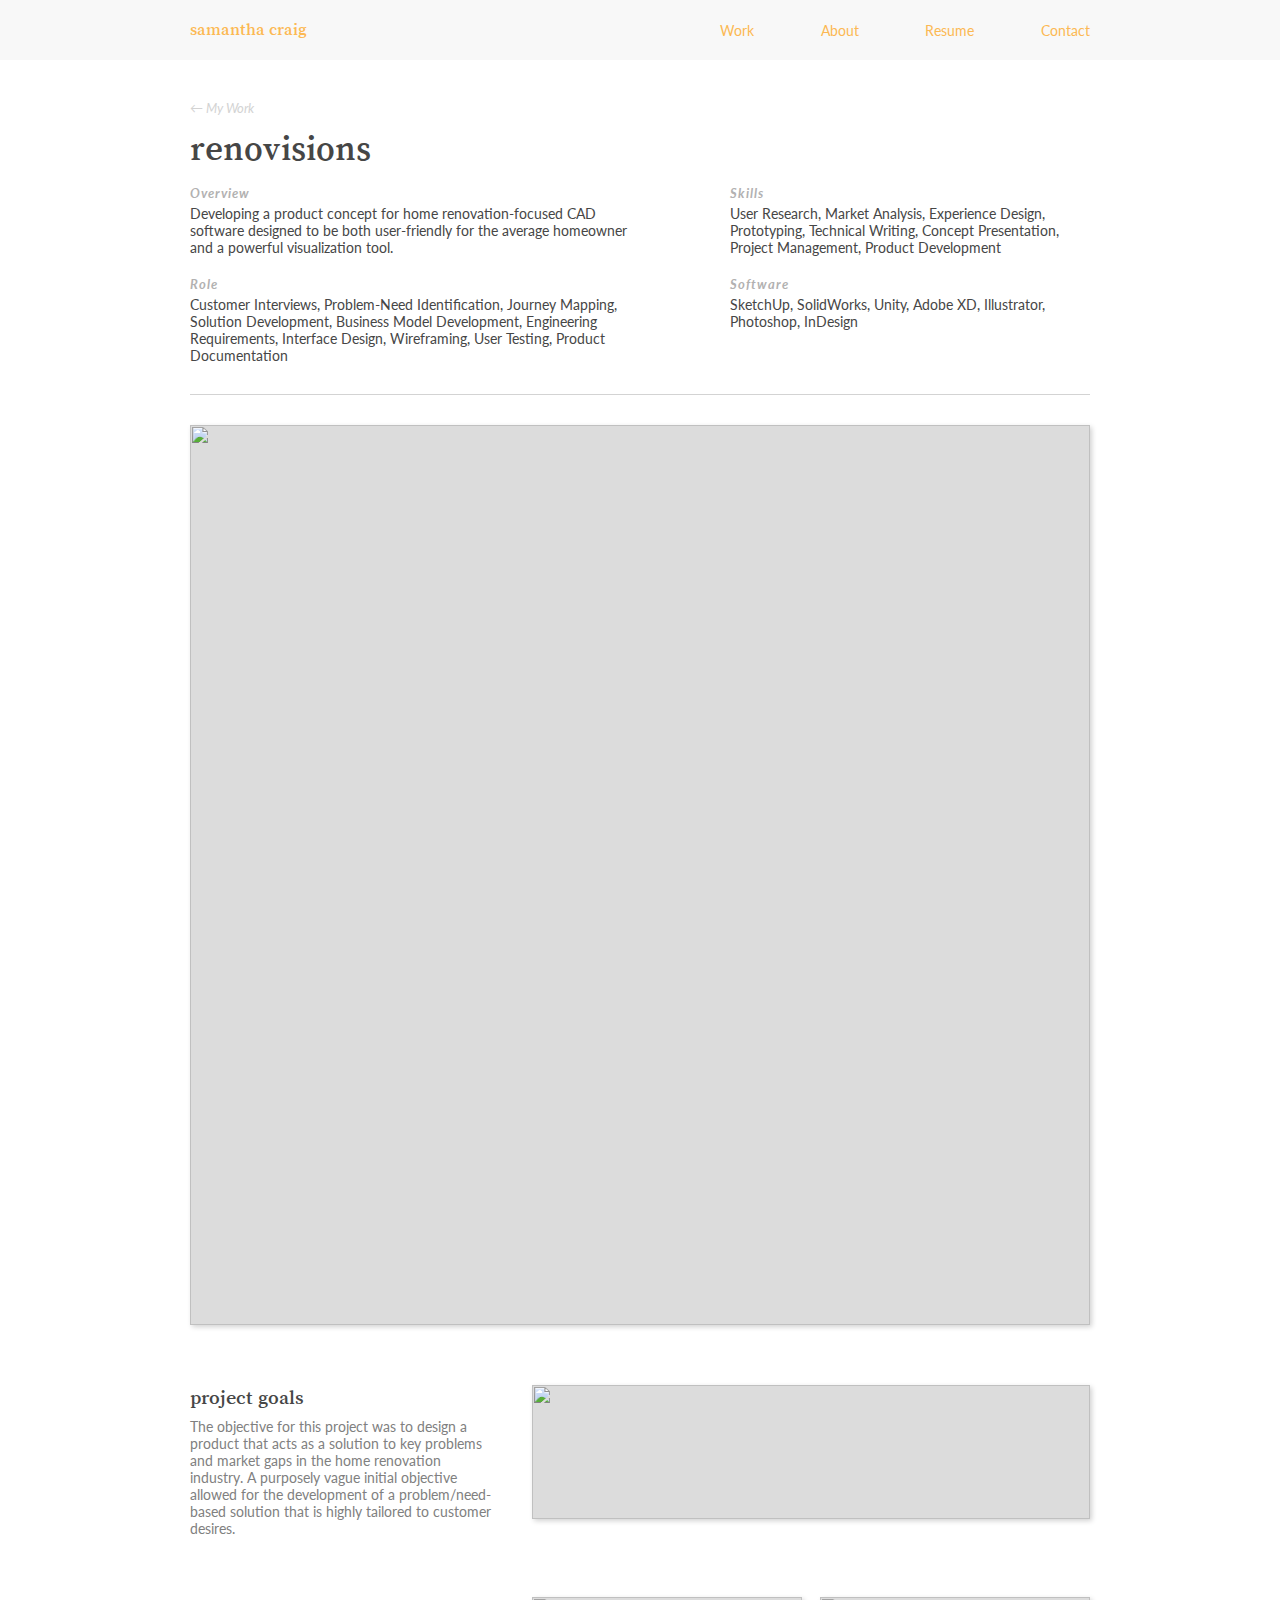
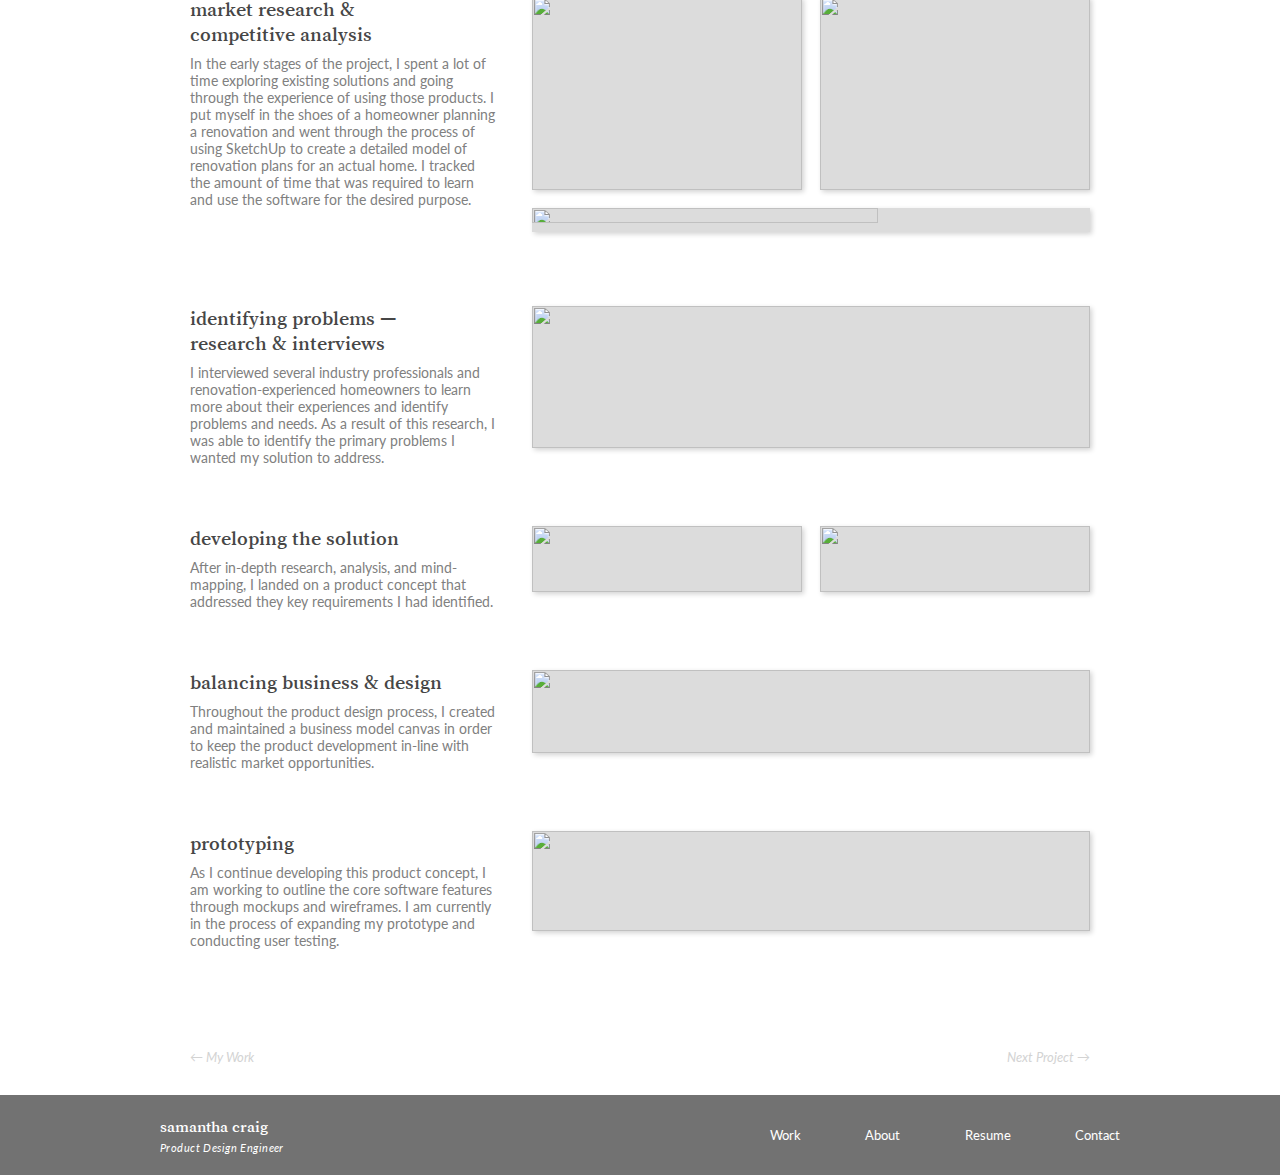
==== renovisions.html @ ea7d0c48 "Added yellow Samantha portfolio files via upload" ====
<html>

<head>
    
    <title>Samantha Craig | Renovisions</title>
    
    <link rel="stylesheet" href="renovisions.css">
    
    <link href="https://fonts.googleapis.com/css?family=Lato:300,300i,400,400i,700,700i,900,900i|Song+Myung" rel="stylesheet">
    
    <link rel="shortcut icon" href="images/s-icon-circle.ico">
    
</head>


<body>
    
    <header>
        
        <div id="header_contain">
            
            <a href="index.html"><h1>samantha craig</h1></a>
        
            <nav>
                <ul>
                    <li><a href="index.html">Work</a></li>
                    <li><a href="about.html">About</a></li>
                    <li><a href="samantha_craig_resume.pdf" target="_blank">Resume</a></li>
                    <li><a href="contact.html">Contact</a></li>
                </ul>
            </nav>
            
        </div> <!-- end cover container -->
        
    </header> <!-- end header -->
    
    <div id="main">
        
        <h5 id="return"><a href="index.html">&larr; My Work</a></h5>
        
        <section id="info">
            
            <h1>renovisions</h1>
            
            <section id="left_column">
            
                <h3>Overview</h3>
                <p>Developing a product concept for home renovation-focused CAD software designed to be both user-friendly for the average homeowner and a powerful visualization tool.</p>
                
                <h3>Role</h3>
                <p>Customer Interviews, Problem-Need Identification, Journey Mapping, Solution Development, Business Model Development, Engineering Requirements, Interface Design, Wireframing, User Testing, Product Documentation</p>
                
            </section> <!-- end left column -->
            
            <section id="right_column">
            
                <h3>Skills</h3>
                <p>User Research, Market Analysis, Experience Design, Prototyping, Technical Writing, Concept Presentation, Project Management, Product Development</p>
                
                <h3>Software</h3>
                <p>SketchUp, SolidWorks, Unity, Adobe XD, Illustrator, Photoshop, InDesign</p>
                
            </section> <!-- end right column -->
            
        </section> <!-- end info -->
        
        <hr>
        
        <section id="project">
            
            <div class="cover_img">
                <img src="images/sketchup-fireplace-cropped.png" id="living_room" class="project_img" />
            </div> <!----------- end cover image ----------->
            
            
            <article class="short_detail" id="step_1">
                
                <section class="caption">
                    
                    <h2>project goals</h2>

                    <p class="detail">The objective for this project was to design a product that acts as a solution to key problems and market gaps in the home renovation industry. A purposely vague initial objective allowed for the development of a problem/need-based solution that is highly tailored to customer desires.</p>
                    
                </section>
                
                <div class="medium_img" id="step_1_img">
                    <img src="images/drawn-floorplan-markup.png" class="project_img" />
                </div>
                
            </article> <!----------- end step 1 ----------->
            
            
            
            <article class="tall_detail" id="step_2">
                
                <section class="caption">
                
                    <h2>market research &amp; <br>competitive analysis</h2>

                    <p class="detail">In the early stages of the project, I spent a lot of time exploring existing solutions and going through the experience of using those products. I put myself in the shoes of a homeowner planning a renovation and went through the process of using SketchUp to create a detailed model of renovation plans for an actual home. I tracked the amount of time that was required to learn and use the software for the desired purpose.</p>
                
                </section> <!-- end caption -->
                
                
                <!-- side-by-side small images -->

                <div class="small_img small_img_left" id="step_2_left">
                    <img src="images/living-measure.jpg" class="project_img" />
                </div>
                    
                <div class="small_img" id="step_2_right">
                    <img src="images/living-measure.jpg" class="project_img" />
                </div>
                
                
                <!-- medium image stacked below -->
                
                <div class="row_2_contain">
                    <img src="images/sketchup-2d-floorplan-tilt.png" class="project_img medium_img_row_2" id="tilt-plan" />
                </div>
                
            </article> <!----------- end step 2 ----------->
            
            
            
            <article class="tall_detail" id="step_3">
                
                <section class="caption">
                
                    <h2>identifying problems —<br>research &amp; interviews</h2>

                    <p class="detail">I interviewed several industry professionals and renovation-experienced homeowners to learn more about their experiences and identify problems and needs. As a result of this research, I was able to identify the primary problems I wanted my solution to address.</p>
                
                </section> <!-- end caption -->
                
                <div class="medium_img" id="step_3_top">
                    <img src="images/renovisions-problems.png" class="project_img" />
                </div>
                
                
            </article> <!----------- end step 3 ----------->
            
            
            
            <article class="tall_detail" id="step_4">
                
                <section class="caption">
                
                    <h2>developing the solution</h2>

                    <p class="detail">After in-depth research, analysis, and mind-mapping, I landed on a product concept that addressed they key requirements I had identified.</p>
                    
                </section> <!-- end caption -->
                
                <!-- side-by-side small images -->

                <div class="small_img small_img_left" id="step_4_left">
                    <img src="images/renovisions-solution-sentence.png" class="project_img" />
                </div>
                    
                <div class="small_img" id="step_4_right">
                    <img src="images/renovisions-solution-slide.png" class="project_img" />
                </div>
                
            </article> <!----------- end step 4 ----------->
            
            
            
            <article class="tall_detail" id="step_5">
                
                <section class="caption">
                
                    <h2>balancing business &amp; design</h2>

                    <p class="detail">Throughout the product design process, I created and maintained a business model canvas in order to keep the product development in-line with realistic market opportunities.</p>
                    
                </section> <!-- end caption -->
                
                <div class="medium_img" id="step_5_img">
                    <img src="images/renovisions-bmc.png" class="project_img" />
                </div>
                
            </article> <!----------- end step 5 ----------->
            
            
            
            <article class="tall_detail" id="step_6">
                
                <section class="caption">
                
                    <h2>prototyping</h2>

                    <p class="detail">As I continue developing this product concept, I am working to outline the core software features through mockups and wireframes. I am currently in the process of expanding my prototype and conducting user testing.</p>
                    
                </section> <!-- end caption -->
                
                <div class="medium_img" id="step_6_img">
                    <img src="images/sketchup-3d-floorplan.png" class="project_img" />
                </div>
                
            </article> <!----------- end step 6 ----------->
            
            
            
        </section> <!-- end work section -->
        
        
        <section id="bottom_links">
        
            <h5 id="return_bottom"><a href="index.html">&larr; My Work</a></h5>
            
            <h5 id="return"><a href="passageway.html">Next Project &rarr;</a></h5>
            
        </section> <!-- end bottom links section -->
        
        
    </div> <!-- end main div -->
    
    
    <footer>
        
        <section id="footer_contain">
        
            <div id="headings">
                <h5>samantha craig</h5>
                <h6>Product Design Engineer</h6>
            </div>

            <nav>
                <ul>
                    <li><a href="index.html">Work</a></li>
                    <li><a href="about.html">About</a></li>
                    <li><a href="samantha_craig_resume.pdf" target="_blank">Resume</a></li>
                    <li><a href="contact.html">Contact</a></li>
                </ul>
            </nav>
            
        </section> <!-- end footer contain -->
        
    </footer>
    
</body>

</html>
---- renovisions.css ----
*{
    margin: 0px;
    padding: 0px;
}

body{
    font-family: 'Lato', sans-serif;
}

header{
    background-color: #F8F8F8;
    width: 100%;
    min-width: 750px;
    height: 60px;
}

#header_contain{
    width: 75%;
    min-width: 610px;
    max-width: 900px;
    height: 60px;
    margin-right: auto;
    margin-left: auto;
    display: flex;
    justify-content: space-between;
    align-items: center;
}

header h1{
    font-family: 'Song Myung', sans-serif;
    color: #fcb853;
    font-size: 17px;
    font-weight: 100;
    line-height: 60px;
}

header a{
    text-decoration: none;
    color: #fcb853;
}

nav{
    margin: 0px;
    width: 45%;
    min-width: 270px;
    max-width: 370px;
}

header nav ul{
    list-style-type: none;
    display: flex;
    justify-content: space-between;
}

header nav li{
    text-decoration: none;
    font-family: 'Lato', sans-serif;
    color: #fcb853;
    font-size: 14px;
}

header nav a:link{
    text-decoration: none;
    color: #fcb853;
}

header nav a:visited{
    text-decoration: none;
    color: #fcb853;
}

header nav a:hover{
    text-decoration: none;
    color: #464646;
}

header nav a:active{
    text-decoration: none;
    color: #464646;
}




#main{
    width: 75%;
    min-width: 750px;
    max-width: 900px;
    margin-left: auto;
    margin-right: auto;
    margin-top: 40px;
}

#return{
    font-family: 'Lato', sans-serif;
    font-weight: 400;
    font-style: italic;
    color: lightgrey;
    margin-bottom: 10px;
}

#return a{
    text-decoration: none;
    color: lightgray;
}

#info{
    display: flex;
    flex-wrap: wrap;
    justify-content: space-between;
    align-content: flex-start;
}

#info h1{
    font-family: 'Song Myung', serif;
    font-weight: 400;
    font-size: 35px;
    color: #464646;
    width: 100%;
    text-align: left;
    margin-bottom: 15px;
}

#info h3{
    font-family: 'Lato', sans-serif;
    font-size: 13px;
    font-weight: 700;
    letter-spacing: 0.08em;
    color: #B2B1B1;
    font-style: italic;
    margin-bottom: 4px;
}

#info p{
    font-family: 'Lato', sans-serif;
    font-size: 14px;
    font-weight: 400;
    color: #464646;
    margin-bottom: 20px;
}

#left_column{
    width: 50%;
}

#right_column{
    width: 40%;
}

hr{
    border: 0;
    height: 1px;
    background: #333;
    background-color: lightgray;
    margin-top: 10px;
    margin-bottom: 30px;
}

#project{
    margin-bottom: 100px;
}

.project_img{
    width: 100%;
}

.cover_img{
    width: 100%;
    margin-top: 20px;
    margin-bottom: 60px;
    background-color: gainsboro;
    box-shadow: 2px 2px 5px lightgrey;
}

.small_img{
    width: 30%;
    background-color: gainsboro;
    box-shadow: 2px 2px 5px lightgrey;
    margin-bottom: 2%;
}

.small_img_left{
    margin-right: 2%;
}

.medium_img{
    width: 62%;
    background-color: gainsboro;
    box-shadow: 2px 2px 5px lightgrey;
    margin-bottom: 2%;
}

.medium_img_row_2{
    width: 62%;
    background-color: gainsboro;
    box-shadow: 2px 2px 5px lightgrey;
    margin-bottom: 2%;
}

.row_2_contain{
    width: 100%;
    display: flex;
    justify-content:flex-end;
    align-items: flex-start;
}

.large_img{
    width: 100%;
    background-color: gainsboro;
    box-shadow: 2px 2px 5px lightgrey;
}

.short_detail{
    display: flex;
    justify-content: space-between;
    align-content: flex-start;
    margin-top: 30px;
    margin-bottom: 30px;
}

.tall_detail{
    display: flex;
    justify-content: space-between;
    align-content: flex-start;
    flex-wrap: wrap;
    margin-top: 60px;
    margin-bottom: 60px;
}

.caption{
    width: 34%;
    margin-right: 4%;
}

#project h2{
    font-family: 'Song Myung', serif;
    font-weight: 400;
    font-size: 20px;
    color: #464646;
    text-align: left;
    margin-bottom: 8px;
}

#project p{
    font-family: 'Lato', sans-serif;
    color: gray;
    font-size: 14px;
}

#bottom_links{
    display: flex;
    justify-content: space-between;
    margin-bottom: 20px;
}

#return_bottom{
    font-family: 'Lato', sans-serif;
    font-weight: 400;
    font-style: italic;
    color: lightgrey;
    margin-bottom: 10px;
}

#bottom_links a:link{
    text-decoration: none;
    color: lightgray;
}

#bottom_links a:visited{
    text-decoration: none;
    color: lightgray;
}

#bottom_links a:hover{
    text-decoration: none;
    color: #fcb853;
}

#bottom_links a:active{
    text-decoration: none;
    color: #fcb853;
}









footer{
    clear: both;
    background-color: #727272;
    height: 80px;
    color: white;
    min-width: 750px;
}

#footer_contain{
    width: 75%;
    height: 80px;
    margin-left: auto;
    margin-right: auto;
    display: flex;
    justify-content: space-between;
    align-content: center;
    align-items: center;
}

footer h5{
    font-family: 'Song Myung', serif;
    font-size: 16px;
    font-weight: 100;
    margin-bottom: 5px;
}

footer h6{
    font-family: 'Lato', sans-serif;
    font-weight: 400;
    font-style: italic;
    letter-spacing: .04em;
}

footer nav{
    float: right;
    min-width: 270px;
    max-width: 350px;
    margin: 0px;
    height: 80px;
    line-height: 80px;
}

footer nav ul{
    list-style-type: none;
    display: flex;
    justify-content: space-between;
}

footer nav li{
    text-decoration: none;
    font-family: 'Lato', sans-serif;
    color: #EA5F5D;
    font-size: 13px;
}

footer nav a:link{
    text-decoration: none;
    color: white;
}

footer nav a:visited{
    text-decoration: none;
    color: white;
}

footer nav a:hover{
    text-decoration: none;
    color: white;
}

footer nav a:active{
    text-decoration: none;
    color: white;
}
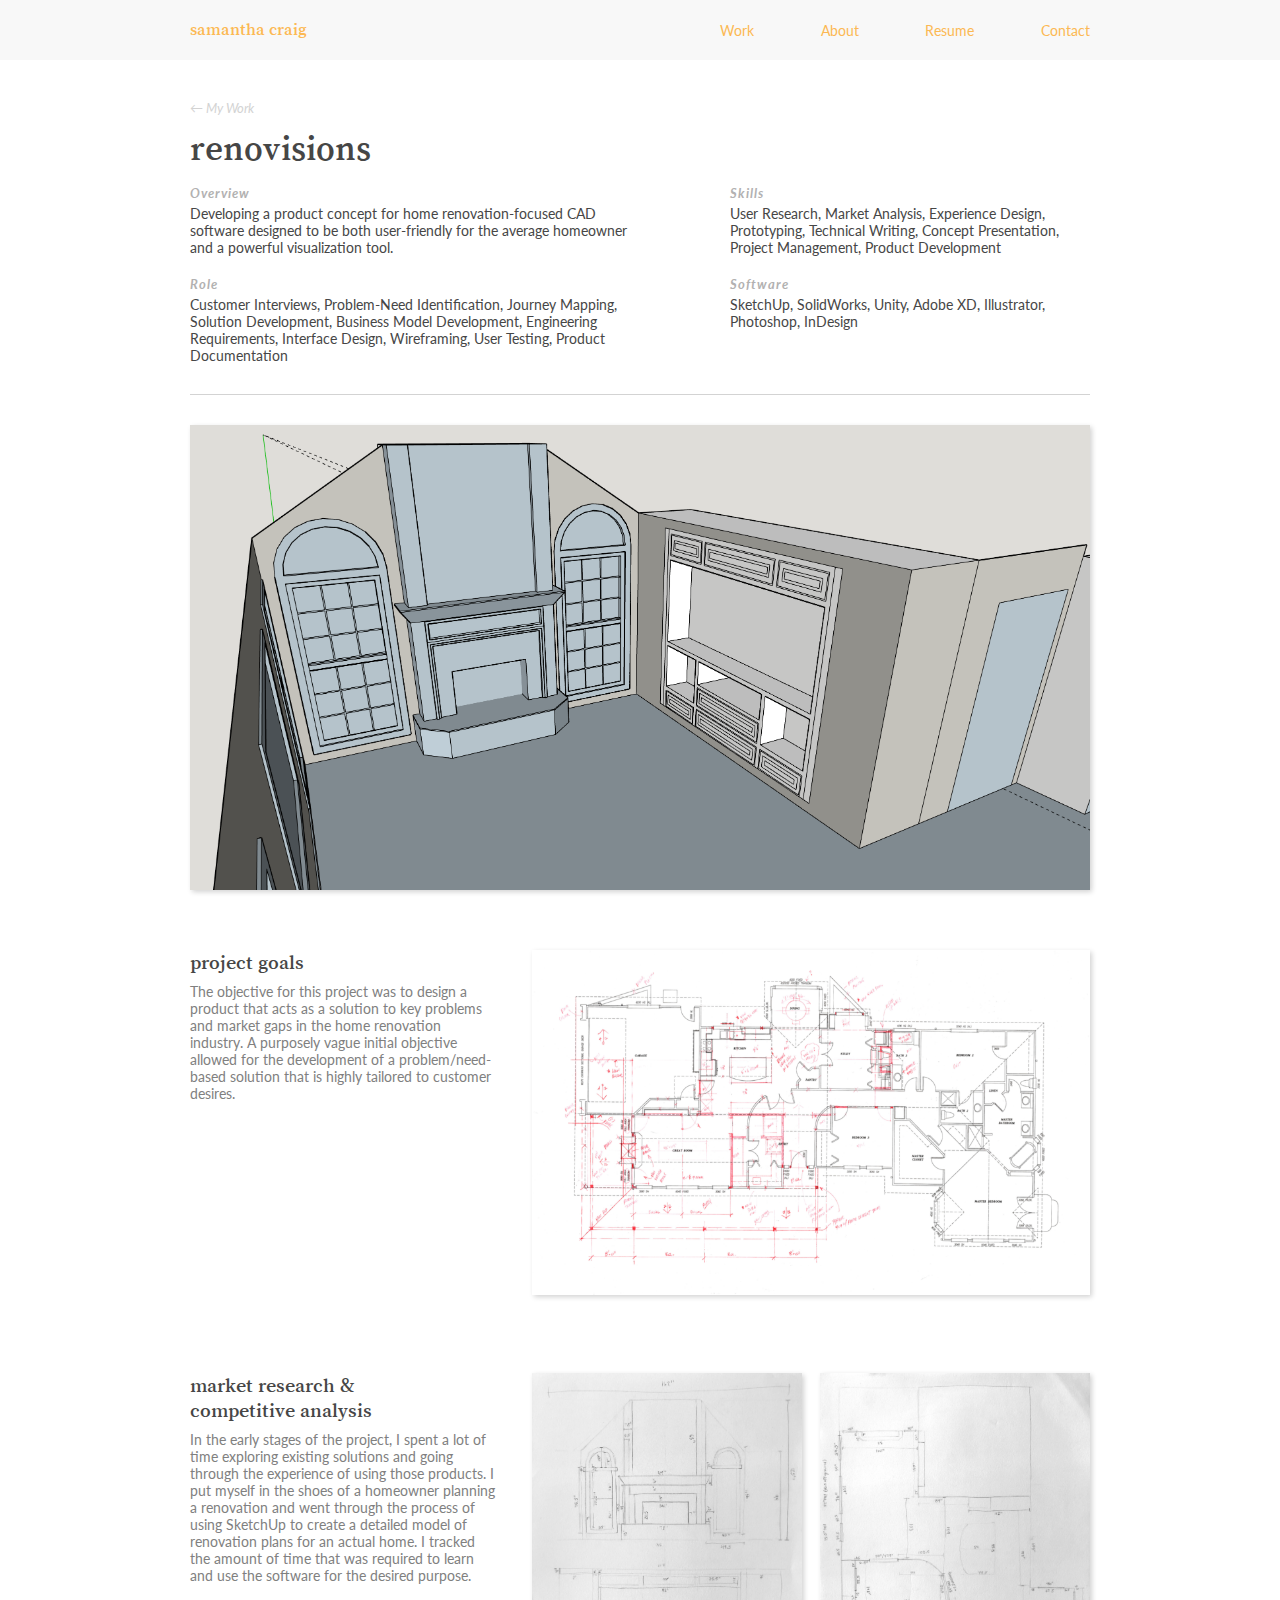
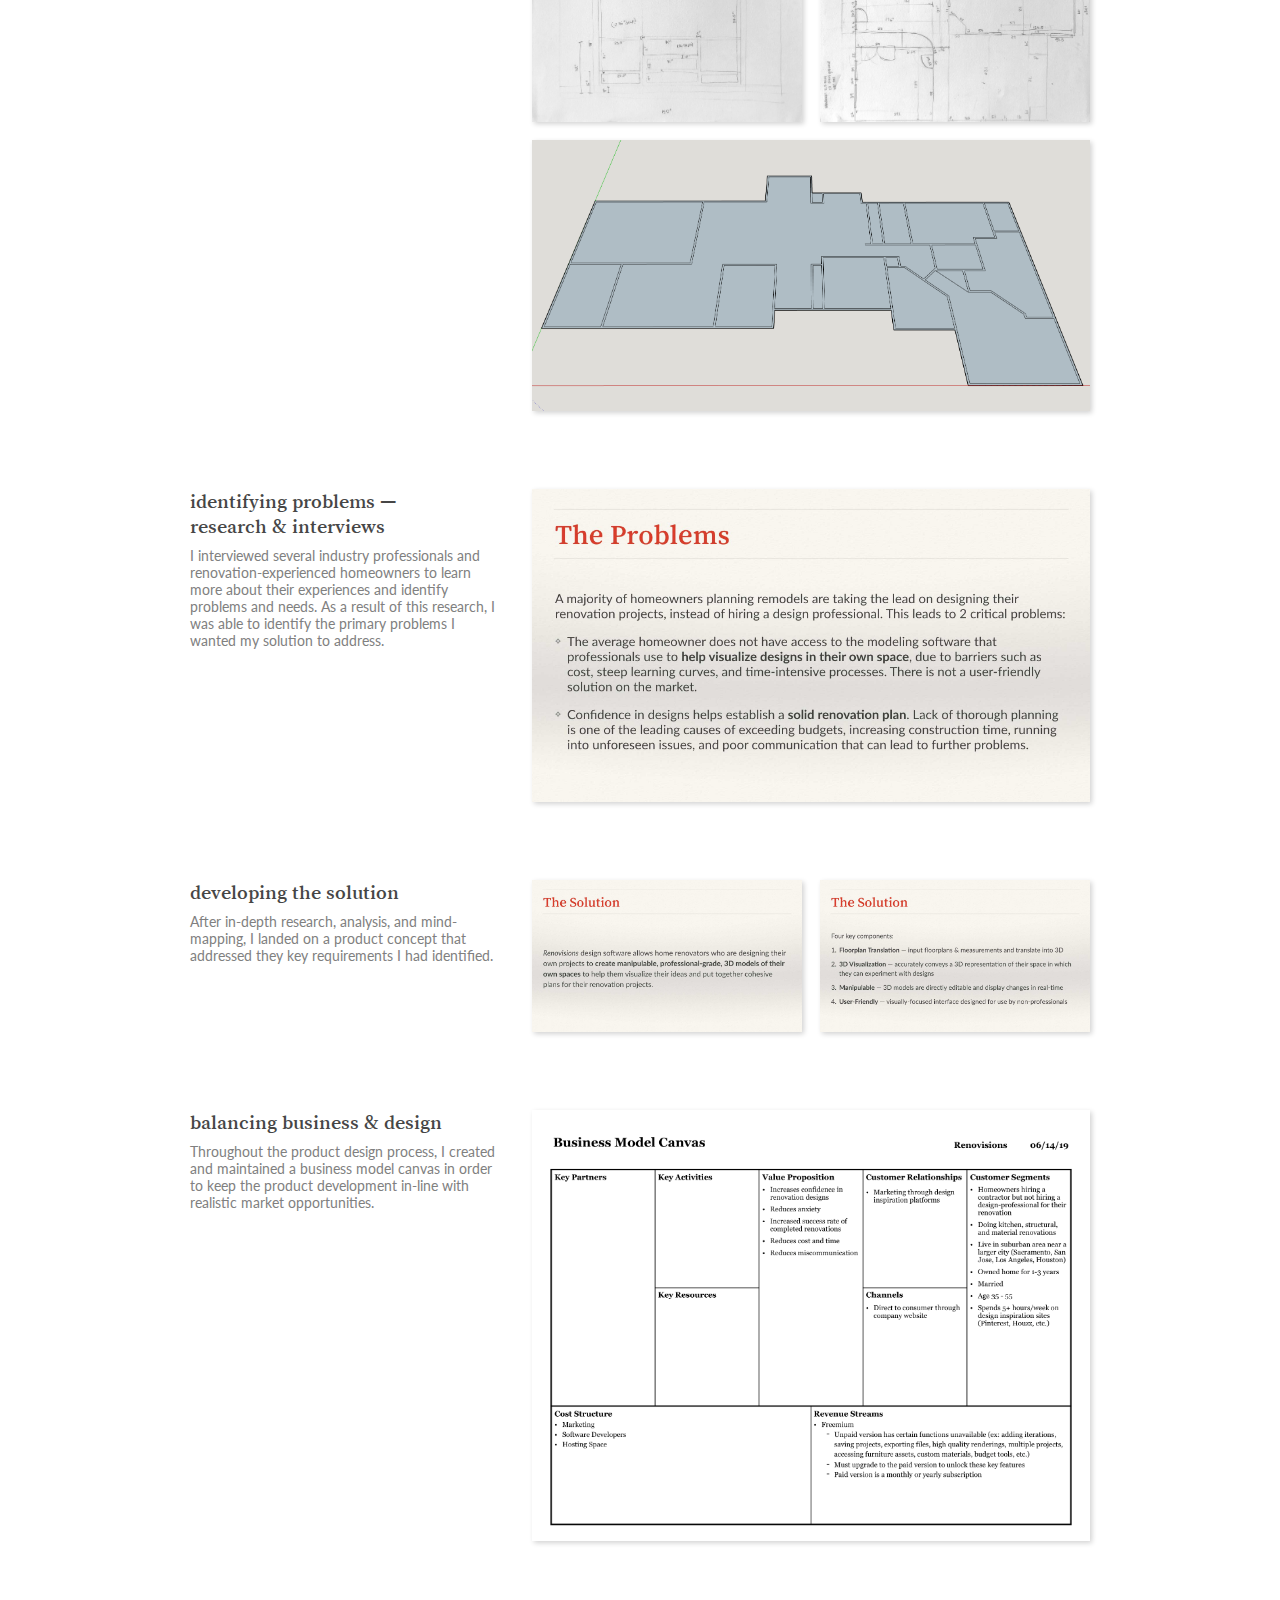
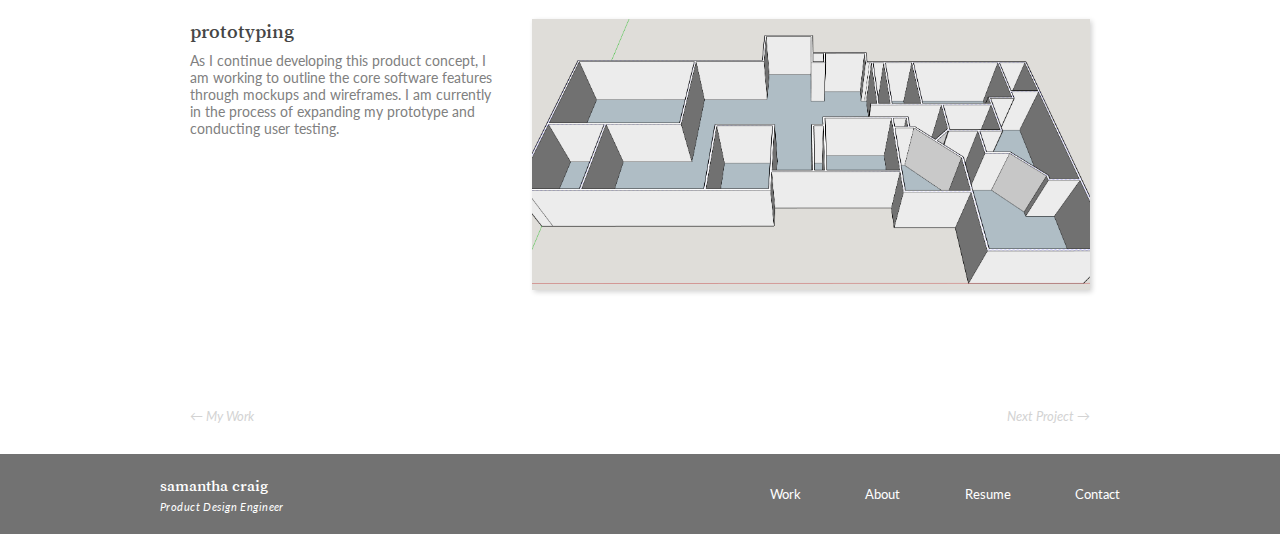
==== commit 95e6d237: "Resized images to optimize for web" ====
--- a/renovisions.html
+++ b/renovisions.html
@@ -109,7 +109,7 @@
                 </div>
                     
                 <div class="small_img" id="step_2_right">
-                    <img src="images/living-measure.jpg" class="project_img" />
+                    <img src="images/house-measure.jpg" class="project_img" />
                 </div>
                 
                 
@@ -134,7 +134,7 @@
                 </section> <!-- end caption -->
                 
                 <div class="medium_img" id="step_3_top">
-                    <img src="images/renovisions-problems.png" class="project_img" />
+                    <img src="images/renovisions-problems.jpg" class="project_img" />
                 </div>
                 
                 
@@ -155,11 +155,11 @@
                 <!-- side-by-side small images -->
 
                 <div class="small_img small_img_left" id="step_4_left">
-                    <img src="images/renovisions-solution-sentence.png" class="project_img" />
+                    <img src="images/renovisions-solution-sentence.jpg" class="project_img" />
                 </div>
                     
                 <div class="small_img" id="step_4_right">
-                    <img src="images/renovisions-solution-slide.png" class="project_img" />
+                    <img src="images/renovisions-solution-slide.jpg" class="project_img" />
                 </div>
                 
             </article> <!----------- end step 4 ----------->
